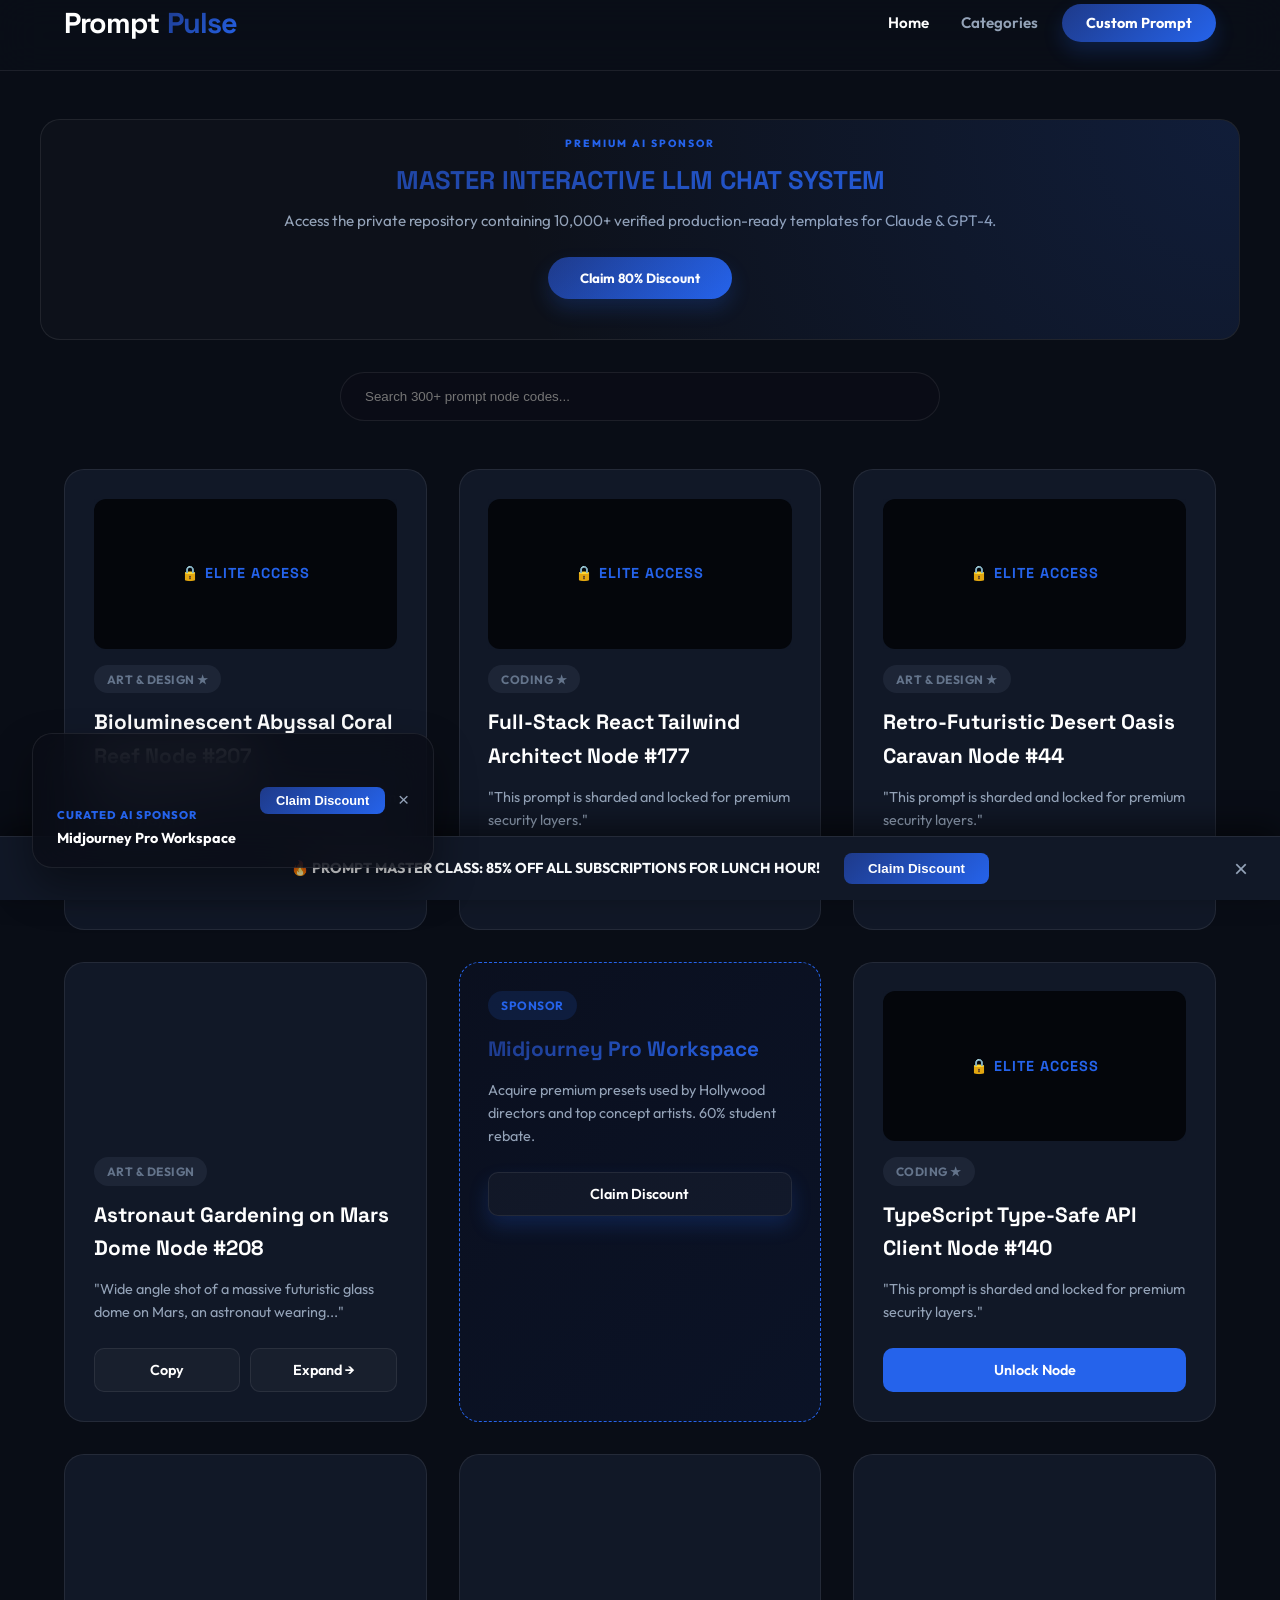
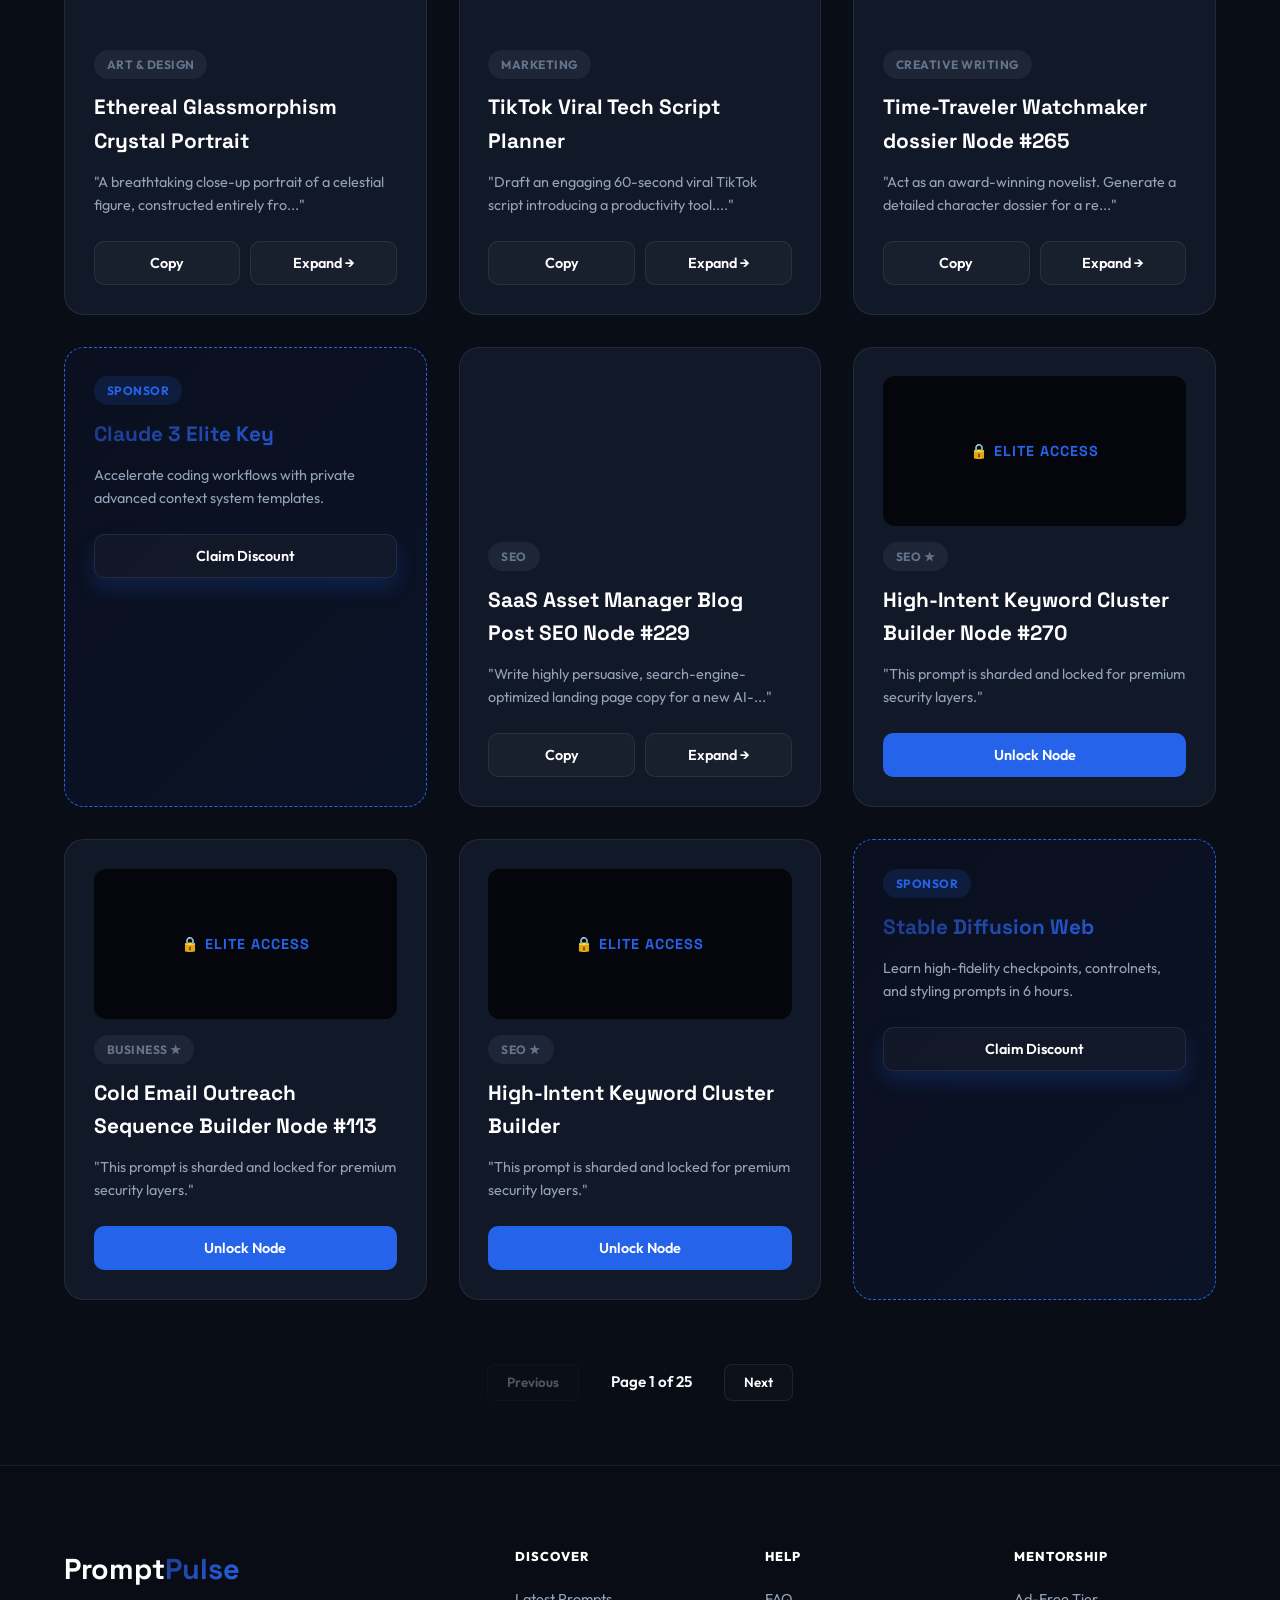
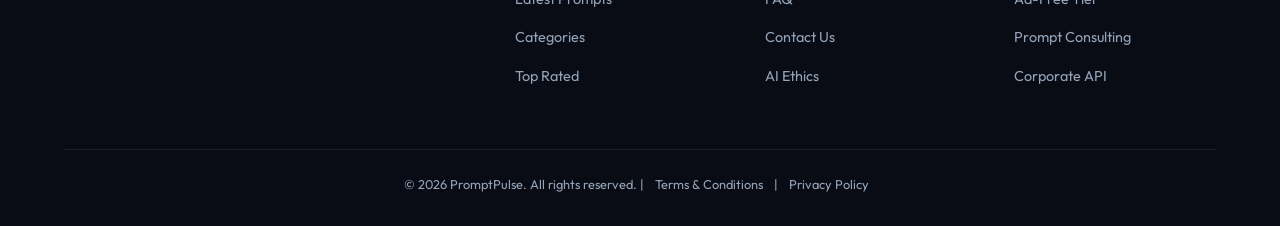
==== index.html @ 1cc27136 "Apply automated Lighthouse, SEO, and Minification fixes" ====
<!DOCTYPE html>
<html lang="en">
<head>
    <meta charset="UTF-8">
    <meta name="viewport" content="width=device-width, initial-scale=1.0, viewport-fit=cover">
    <!-- ===== SEO META TAGS ===== -->
    <meta name="description" content="PromptPulse is a curated AI prompt studio featuring 300+ production-ready templates for ChatGPT, Claude, and Midjourney. Search, copy, and deploy powerful AI prompts in seconds.">
    <meta name="keywords" content="AI prompts, ChatGPT prompts, Claude prompts, Midjourney prompts, prompt engineering, AI templates, GPT-4 prompts">
    <meta name="robots" content="index, follow">
    <meta name="author" content="PromptPulse">
    <link rel="canonical" href="./">

    <!-- Open Graph / Facebook -->
    <meta property="og:type" content="website">
    <meta property="og:title" content="PromptPulse | Curated AI Prompt Studio">
    <meta property="og:description" content="PromptPulse is a curated AI prompt studio featuring 300+ production-ready templates for ChatGPT, Claude, and Midjourney. Search, copy, and deploy powerful AI prompts in seconds.">
    <meta property="og:image" content="https://images.unsplash.com/photo-1618005182384-a83a8bd57fbe?auto=format&fit=crop&w=1200&h=630&q=80">
    <meta property="og:site_name" content="PromptPulse">

    <!-- Twitter Card -->
    <meta name="twitter:card" content="summary_large_image">
    <meta name="twitter:title" content="PromptPulse | Curated AI Prompt Studio">
    <meta name="twitter:description" content="PromptPulse is a curated AI prompt studio featuring 300+ production-ready templates for ChatGPT, Claude, and Midjourney. Search, copy, and deploy powerful AI prompts in seconds.">
    <meta name="twitter:image" content="https://images.unsplash.com/photo-1618005182384-a83a8bd57fbe?auto=format&fit=crop&w=1200&h=630&q=80">

    <!-- Structured Data (JSON-LD) -->
    <script type="application/ld+json">
    {
      "@context": "https://schema.org",
      "@type": "WebApplication",
      "name": "PromptPulse",
      "description": "PromptPulse is a curated AI prompt studio featuring 300+ production-ready templates for ChatGPT, Claude, and Midjourney. Search, copy, and deploy powerful AI prompts in seconds.",
      "applicationCategory": "Utility",
      "operatingSystem": "Any",
      "offers": {
        "@type": "Offer",
        "price": "0",
        "priceCurrency": "USD"
      }
    }
    </script>
    <!-- ========================= -->
    <title>PromptPulse | Curated AI Prompt Studio</title>
    <link rel="apple-touch-icon" href="data:image/svg+xml,<svg xmlns=%22http://www.w3.org/2000/svg%22 viewBox=%220 0 100 100%22><text y=%22.9em%22 font-size=%2290%22>🤖</text></svg>">
    <link rel="icon" href="data:image/svg+xml,<svg xmlns=%22http://www.w3.org/2000/svg%22 viewBox=%220 0 100 100%22><text y=%22.9em%22 font-size=%2290%22>🤖</text></svg>">
    <link rel="stylesheet" href="style.min.css">
    <link rel="preconnect" href="https://fonts.googleapis.com">
    <link rel="preconnect" href="https://fonts.gstatic.com" crossorigin>
    <link href="https://fonts.googleapis.com/css2?family=Space+Grotesk:wght@500;700&family=Outfit:wght@400;600;800&display=swap" rel="stylesheet">
</head>
<body>

    <!-- 1. Detailed Prompt Inspector Modal -->
    <div id="detailModal" class="modal">
        <div class="modal-content">
            <span class="close-modal">&times;</span>
            <div id="modalBody">
                <!-- Detailed info and parameters injected here dynamically -->
            </div>
            
            <!-- Strategic Campaign Block inside detail view -->
            <div class="modal-ad">
                <span class="ad-tag">SPONSORED PLATFORM</span>
                <div class="modal-ad-grid">
                    <img id="detail-ad-img" src="https://images.unsplash.com/photo-1618005182384-a83a8bd57fbe?auto=format&fit=crop&w=300&h=200&q=80" alt="Ad">
                    <div>
                        <h4 id="detail-ad-title">Midjourney Pro Workspace</h4>
                        <p id="detail-ad-desc">Acquire premium presets used by Hollywood directors and top concept artists. 60% student rebate.</p>
                        <button class="ad-btn" id="detail-ad-btn" aria-label="Detail Ad Btn">Explore Suite</button>
                    </div>
                </div>
            </div>
        </div>
    </div>

    <!-- Main Header -->
    <header>
        <div class="container">
            <div class="logo">Prompt<span>Pulse</span></div>
            <div class="header-right">
                <nav>
                    <a href="index.html" class="active">Home</a>
                    <a href="categories.html">Categories</a>
                </nav>
                <button class="ad-btn" id="btn-open-prompt-creator" aria-label="Btn Open Prompt Creator">Custom Prompt</button>
            </div>
        </div>
    </header>

    <!-- Top Recruiter Leaderboard Spot -->
    <div class="ad-leaderboard container">
        <span class="ad-tag">PREMIUM AI SPONSOR</span>
        <div class="ad-content">
            <h3>MASTER INTERACTIVE LLM CHAT SYSTEM</h3>
            <p>Access the private repository containing 10,000+ verified production-ready templates for Claude & GPT-4.</p>
            <button class="ad-btn" id="btn-leaderboard-claim" aria-label="Btn Leaderboard Claim">Claim 80% Discount</button>
        </div>
    </div>

    <main class="container">
        <!-- Modern Search and Action area -->
        <div class="search-container" style="margin: 2rem 0; display: flex; gap: 1rem; justify-content: center;">
            <input type="text" id="searchInput" placeholder="Search 300+ prompt node codes..." style="width: 100%; max-width: 600px; padding: 1rem 1.5rem; border-radius: 50px; border: 1px solid rgba(255,255,255,0.08); background: #0a0c16; color: #fff;">
        </div>

        <!-- Prompts Swatches Grid -->
        <div class="grid" id="promptGrid">
            <!-- Prompts injected dynamically by script.js -->
        </div>

        <!-- Pagination Section -->
        <div id="pagination" style="display: flex; justify-content: center; align-items: center; margin: 4rem 0;">
            <!-- Rendered by script.js -->
        </div>
    </main>

    <!-- Sidebar Sponsor Widget -->
    <aside class="sidebar-monetization">
        <div class="ad-skyscraper">
            <span class="ad-tag" style="position: static; transform: none; display: inline-block; margin-bottom: 0.5rem;">SPONSORED</span>
            <div class="ad-slot-vertical">
                <img id="sidebar-ad-img" src="https://images.unsplash.com/photo-1618005182384-a83a8bd57fbe?auto=format&fit=crop&w=160&h=220&q=80" alt="Sponsor Logo">
                <p id="sidebar-ad-desc">Deploy LLM prompt systems directly to production with one single cloud API.</p>
                <a href="/" class="ad-link" id="sidebar-ad-link">Learn More →</a>
            </div>
        </div>
    </aside>

    <!-- Bottom Sticky Anchor Offer -->
    <div class="sticky-anchor-ad">
        <div class="container">
            <div class="anchor-content">
                <span>🔥 PROMPT MASTER CLASS: 85% OFF ALL SUBSCRIPTIONS FOR LUNCH HOUR!</span>
                <button class="anchor-btn" id="btn-anchor-claim" aria-label="Btn Anchor Claim">Claim Discount</button>
            </div>
            <button class="close-anchor" aria-label="Close">×</button>
        </div>
    </div>

    <!-- 2. Custom Prompt Registry Modal -->
    <div id="promptModal" class="modal" style="z-index: 10020;">
        <div class="modal-content" style="max-width: 550px; padding: 3rem;">
            <span class="close-modal" id="btn-close-prompt-modal">&times;</span>
            <h2 style="font-family: 'Space Grotesk', sans-serif; font-size: 2.2rem; margin-bottom: 1rem; color: #fff;">Register Custom Prompt</h2>
            <p style="color: var(--text-muted); font-size: 0.9rem; margin-bottom: 2rem;">Add custom prompt templates directly to your catalog. Registered items support live clipboard copies.</p>

            <form id="prompt-form" onsubmit="event.preventDefault(); submitCustomPrompt();">
                <div style="display: flex; flex-direction: column; gap: 1.2rem; margin-bottom: 2.2rem;">
                    <div style="display: flex; flex-direction: column; gap: 0.4rem;">
                        <label style="font-size: 0.8rem; font-weight: 700; color: #fff; text-transform: uppercase;">Prompt Title</label>
                        <input type="text" id="prompt-title" required placeholder="e.g. Dynamic Python Code Refactorer" style="padding: 0.8rem 1rem; border: 1px solid rgba(255,255,255,0.08); border-radius: 8px; background: #030408; color: #fff; font-family: inherit; font-size: 0.95rem; outline: none;">
                    </div>
                    <div style="display: grid; grid-template-columns: 1fr 1fr; gap: 1rem;">
                        <div style="display: flex; flex-direction: column; gap: 0.4rem;">
                            <label style="font-size: 0.8rem; font-weight: 700; color: #fff; text-transform: uppercase;">Category</label>
                            <select id="prompt-category" style="padding: 0.8rem 1rem; border: 1px solid rgba(255,255,255,0.08); border-radius: 8px; background: #030408; color: #fff; font-family: inherit; font-size: 0.95rem; outline: none;">
                                <option value="Creative Writing">Creative Writing</option>
                                <option value="Coding">Coding</option>
                                <option value="Marketing">Marketing</option>
                                <option value="Art & Design">Art & Design</option>
                                <option value="Business">Business</option>
                            </select>
                        </div>
                        <div style="display: flex; flex-direction: column; gap: 0.4rem;">
                            <label style="font-size: 0.8rem; font-weight: 700; color: #fff; text-transform: uppercase;">Target LLM</label>
                            <select id="prompt-llm" style="padding: 0.8rem 1rem; border: 1px solid rgba(255,255,255,0.08); border-radius: 8px; background: #030408; color: #fff; font-family: inherit; font-size: 0.95rem; outline: none;">
                                <option value="GPT-4">GPT-4</option>
                                <option value="Claude 3">Claude 3</option>
                                <option value="Midjourney">Midjourney</option>
                                <option value="Stable Diffusion">Stable Diffusion</option>
                            </select>
                        </div>
                    </div>
                    <div style="display: flex; flex-direction: column; gap: 0.4rem;">
                        <label style="font-size: 0.8rem; font-weight: 700; color: #fff; text-transform: uppercase;">Prompt Template Code</label>
                        <textarea id="prompt-text" required rows="4" placeholder="Input the instruction parameters (e.g. Act as a senior database optimizer...)" style="padding: 0.8rem 1rem; border: 1px solid rgba(255,255,255,0.08); border-radius: 8px; background: #030408; color: #fff; font-family: inherit; font-size: 0.95rem; outline: none; resize: none;"></textarea>
                    </div>
                </div>
                <button type="submit" class="ad-btn" style="width: 100%; padding: 1.1rem; border-radius: 8px;" aria-label="Button">Synchronize Prompt</button>
            </form>
        </div>
    </div>

    <!-- 3. Timed Scarcity Premium Upgrade Modal -->
    <div id="premiumUpgradeModal" class="modal" style="z-index: 10050;">
        <div class="modal-content" style="max-width: 650px; text-align: center; padding: 4rem 3rem;">
            <div style="font-size: 3.5rem; margin-bottom: 1.5rem;">⚡</div>
            <span class="ad-tag" style="display: inline-block; margin-bottom: 1rem;">PROMPTPULSE ELITE</span>
            <h2 style="font-size: 2.8rem; font-family: 'Space Grotesk', sans-serif; font-weight:700; margin-bottom: 1rem; color: #fff; letter-spacing: -0.5px;">Unlock PromptPulse Pro Studio</h2>
            <p style="font-size: 1.15rem; color: var(--text-muted); line-height: 1.6; margin-bottom: 2.5rem;">Access high-fidelity export configurations (CSV, JSON parameters), custom variables libraries, and disable all promotional ads forever.</p>

            <div style="background: rgba(255, 255, 255, 0.02); padding: 1.5rem; border-radius: 16px; border: 1px solid var(--panel-border); margin-bottom: 3rem;">
                <div style="font-size: 0.8rem; font-weight: 800; color: var(--secondary); text-transform: uppercase; letter-spacing: 2px; margin-bottom: 0.5rem;">ELITE SUBSCRIPTION CLOSES IN</div>
                <div id="scarcity-countdown" style="font-size: 2.2rem; font-weight: 800; color: #fff; font-family: monospace; letter-spacing: 2px;">10:00</div>
            </div>

            <div style="display: flex; flex-direction: column; gap: 1rem;">
                <button class="ad-btn" id="btn-upgrade-now" style="width: 100%; padding: 1.2rem; font-size: 1.2rem;" aria-label="Btn Upgrade Now">
                    Upgrade for $1.99 / mo
                </button>
                <button class="btn-secondary" id="btn-skip-upgrade" style="width: 100%; padding: 1rem; border: none; background: transparent; color: var(--text-muted); font-weight: 700; cursor: pointer;" aria-label="Btn Skip Upgrade">
                    Keep Standard Tier
                </button>
            </div>
        </div>
    </div>

    <!-- 4. Interstitial Skip-Ad Modal Overlay -->
    <div id="interstitialModal" class="modal" style="z-index: 10100;">
        <div class="modal-content" style="max-width: 600px; text-align: center; padding: 3rem; position:relative;">
            <span class="ad-tag" style="display: inline-block; margin-bottom: 1.5rem;">SPONSORED PLATFORM</span>
            
            <div class="ad-sponsor-container" style="display: flex; gap: 2rem; align-items: center; text-align: left; margin-bottom: 2.5rem;">
                <img id="interstitial-ad-img" src="https://images.unsplash.com/photo-1618005182384-a83a8bd57fbe?auto=format&fit=crop&w=200&h=200&q=80" style="width: 140px; height: 140px; border-radius: 12px; object-fit: cover; box-shadow: 0 10px 25px rgba(0,0,0,0.15);">
                <div>
                    <h3 id="interstitial-ad-title" style="font-size: 1.5rem; font-family: 'Space Grotesk', sans-serif; font-weight:700; margin-bottom: 0.5rem; color:#fff; letter-spacing: -0.5px;">Midjourney Pro Workspace</h3>
                    <p id="interstitial-ad-desc" style="font-size: 0.95rem; color: var(--text-muted); line-height: 1.6;">Acquire premium presets used by Hollywood directors and top concept artists. 60% student rebate.</p>
                </div>
            </div>

            <div id="interstitial-ad-promo" style="background: rgba(255, 255, 255, 0.02); padding: 1rem; border-radius: 8px; font-weight: 700; color: var(--secondary); font-size: 0.9rem; letter-spacing: 0.5px; border: 1px dashed var(--panel-border); margin-bottom: 2.5rem;">
                CODE "MJPRO60" FOR 60% OFF
            </div>

            <div style="display: flex; gap: 1.5rem;">
                <button class="btn-secondary" id="btn-skip-ad" style="flex: 1; padding: 1rem; opacity: 0.4; cursor: not-allowed; border: 1px solid var(--panel-border); background: none; color: #fff; font-weight:700;" disabled aria-label="Btn Skip Ad">
                    Skip Ad in 5s
                </button>
                <button class="ad-btn" id="btn-claim-ad" style="flex: 1; padding: 1rem;" aria-label="Btn Claim Ad">
                    Claim Offer
                </button>
            </div>
        </div>
    </div>

    <!-- 5. Dynamic Inspiration Sync Celebration Success Modal -->
    <div id="celebrationModal" class="modal" style="z-index: 10200;">
        <div class="modal-content" style="max-width: 500px; text-align: center; padding: 3rem;">
            <div style="font-size: 4rem; margin-bottom: 1rem; animation: pulse 1.5s infinite;">💎</div>
            <h2 style="font-size: 2.2rem; font-family: 'Space Grotesk', sans-serif; font-weight:700; margin-bottom: 1rem; color: #fff; letter-spacing: -0.5px;">Prompt Synchronized!</h2>
            <p style="font-size: 1.05rem; color: var(--text-muted); line-height: 1.6; margin-bottom: 2.5rem;">Your high-fidelity AI parameters, token lengths, and template codes are dynamically synchronized!</p>
            <button class="ad-btn" id="btn-close-celebration" style="width: 100%;" aria-label="Btn Close Celebration">
                Acknowledge Success
            </button>
        </div>
    </div>

    <!-- 6. Glassmorphic Exit Intent Discount Modal -->
    <div id="exitIntentModal" class="modal" style="z-index: 10300;">
        <div class="modal-content" style="max-width: 600px; text-align: center; padding: 4rem 3rem;">
            <span class="close-modal" id="closeExitIntent">&times;</span>
            <span class="ad-tag" style="display:inline-block; margin-bottom:1rem; position:static;">WAIT! BEFORE YOU LEAVE...</span>
            <h2 style="font-size: 2.8rem; font-family: 'Space Grotesk', sans-serif; font-weight:700; margin-bottom: 1rem; color: #fff; letter-spacing: -0.5px;">Claim 80% Off Pro Studio</h2>
            <p style="font-size: 1.15rem; color: var(--text-muted); line-height: 1.6; margin-bottom: 2.5rem;">Unlock the complete prompt engineering automation tools and disable all sponsored banners forever.</p>
            <button class="ad-btn" style="width: 100%; font-size: 1.2rem; padding: 1.1rem;" aria-label="Button">
                Claim 80% Discount Now
            </button>
            <p style="margin-top: 1.5rem; font-size: 0.95rem;"><a href="/" id="declineExitIntent" style="color: var(--text-muted); text-decoration: underline;">No thanks, I prefer standard tier</a></p>
        </div>
    </div>

    <!-- 7. Premium Mock Ad Blocker Modal -->
    <div id="adBlockModal" class="modal" style="z-index: 10400; background: rgba(3,4,8,0.92);">
        <div class="modal-content" style="max-width: 500px; text-align: center; padding: 3rem;">
            <h2 style="font-size: 2.2rem; color: var(--accent); font-family: 'Space Grotesk', sans-serif; font-weight:700; margin-bottom: 1rem; letter-spacing: -0.5px;">Ad Blocker Detected</h2>
            <p style="font-size: 1.05rem; color: var(--text-muted); line-height: 1.6; margin-bottom: 2.5rem;">We support our prompt libraries through executive sponsorships. Please consider whitelisting or support by upgrading today!</p>
            <div style="display: flex; gap: 1rem;">
                <button class="ad-btn" style="flex: 1;" onclick="location.reload()" aria-label="Button">I Whitelisted</button>
                <button class="ad-btn" style="flex: 1; background: var(--accent);" id="btn-adblock-premium" aria-label="Btn Adblock Premium">Go Premium ($1.99)</button>
            </div>
        </div>
    </div>

    <!-- 8. Decoupled Floating Programmatic Ad Banner -->
    <div class="floating-ad-banner" id="floating-ad-banner" style="display: none;">
        <!-- Injected programmatically by script.js -->
    </div>

    <footer>
        <div class="container">
            <div class="footer-grid">
                <div class="footer-brand">Prompt<span>Pulse</span></div>
                <div class="footer-links">
                    <h4>Discover</h4>
                    <ul>
                        <li><a href="index.html">Latest Prompts</a></li>
                        <li><a href="categories.html">Categories</a></li>
                        <li><a href="/">Top Rated</a></li>
                    </ul>
                </div>
                <div class="footer-links">
                    <h4>Help</h4>
                    <ul>
                        <li><a href="/">FAQ</a></li>
                        <li><a href="/">Contact Us</a></li>
                        <li><a href="/">AI Ethics</a></li>
                    </ul>
                </div>
                <div class="footer-links">
                    <h4>Mentorship</h4>
                    <ul>
                        <li><a href="/" id="footer-adblock-premium-btn">Ad-Free Tier</a></li>
                        <li><a href="/">Prompt Consulting</a></li>
                        <li><a href="/">Corporate API</a></li>
                    </ul>
                </div>
            </div>
            <div class="footer-bottom">
                <p>&copy; 2026 PromptPulse. All rights reserved. | <a href="terms.html">Terms & Conditions</a> | <a href="policy.html">Privacy Policy</a></p>
            </div>
        </div>
    </footer>

    <script src="script.min.js"></script>

</body>
</html>
---- style.min.css ----
@import url('https://fonts.googleapis.com/css2?family=Space+Grotesk:wght@500;700&family=Outfit:wght@400;600;800&display=swap');:root{--bg:#090d16;--panel:#111827;--panel-border:rgba(255,255,255,0.08);--primary:#2563eb;--primary-glow:rgba(37,99,235,0.15);--secondary:#64748b;--secondary-glow:rgba(100,116,139,0.15);--text:#f8fafc;--text-muted:#94a3b8;--accent:#1e3a8a;--gradient:linear-gradient(135deg,var(--accent) 0%,var(--primary) 100%);--gradient-sec:linear-gradient(135deg,#475569 0%,#64748b 100%)}*{box-sizing:border-box;margin:0;padding:0}body{background-color:var(--bg);color:var(--text);font-family:'Outfit',sans-serif;line-height:1.6;overflow-x:hidden;padding-top:env(safe-area-inset-top,0px)}.container{max-width:1200px;margin:0 auto;padding:0 1.5rem}header{background:rgba(11,15,25,0.6);backdrop-filter:blur(20px);border-bottom:1px solid var(--panel-border);padding:1.5rem 0;padding-top:calc(1.5rem+env(safe-area-inset-top,30px));position:sticky;top:0;z-index:1000}header .container{display:flex;justify-content:space-between;align-items:center}.logo{font-family:'Space Grotesk',sans-serif;font-size:1.8rem;font-weight:700;letter-spacing:-1px;color:#fff;text-decoration:none;display:flex;align-items:center;gap:0.5rem}.logo span{background:var(--gradient);-webkit-background-clip:text;-webkit-text-fill-color:transparent}.header-right{display:flex;gap:1.5rem;align-items:center}#btn-open-prompt-creator{padding:0.6rem 1.5rem;font-size:0.9rem}header nav{display:flex;gap:2rem}header nav a{color:var(--text-muted);text-decoration:none;font-weight:600;font-size:0.95rem;transition:color 0.3s ease}header nav a:hover,header nav a.active{color:#fff}.header-meta{font-size:0.9rem;color:var(--text-muted);text-align:center;margin-top:0.5rem}.ad-leaderboard{margin:3rem auto 1rem;background:rgba(255,255,255,0.02);border:1px solid var(--panel-border);border-radius:20px;padding:2.5rem;position:relative;overflow:hidden;text-align:center}.ad-leaderboard::before{content:'';position:absolute;top:0;left:0;width:100%;height:100%;background:radial-gradient(circle at top right,var(--primary-glow),transparent 60%);pointer-events:none}.ad-tag{position:absolute;top:1rem;left:50%;transform:translateX(-50%);font-size:0.65rem;font-weight:800;color:var(--primary);letter-spacing:2px;text-transform:uppercase}.ad-content h3{font-size:1.6rem;font-family:'Space Grotesk',sans-serif;font-weight:700;margin-bottom:0.5rem;background:var(--gradient);-webkit-background-clip:text;-webkit-text-fill-color:transparent}.ad-content p{font-size:0.95rem;color:var(--text-muted);margin-bottom:1.5rem}.ad-btn{display:inline-block;background:var(--gradient);border:none;color:#fff;padding:0.8rem 2rem;border-radius:50px;font-family:inherit;font-weight:700;cursor:pointer;text-decoration:none;box-shadow:0 10px 20px rgba(37,99,235,0.2);transition:transform 0.3s ease,box-shadow 0.3s ease}.ad-btn:hover{transform:translateY(-2px);box-shadow:0 15px 30px rgba(37,99,235,0.4)}.grid{display:grid;grid-template-columns:repeat(auto-fill,minmax(320px,1fr));gap:2rem;margin:3rem 0}.card{background:var(--panel);border:1px solid var(--panel-border);border-radius:20px;padding:1.8rem;position:relative;overflow:hidden;transition:transform 0.3s ease,border-color 0.3s ease,box-shadow 0.3s ease}.card:hover{transform:translateY(-5px);border-color:var(--primary);box-shadow:0 20px 40px rgba(0,0,0,0.3),0 0 25px var(--primary-glow)}.card-image{position:relative;overflow:hidden;border-radius:12px;margin-bottom:1.2rem}.lock-overlay{position:absolute;top:0;left:0;width:100%;height:100%;background:rgba(3,4,8,0.85);backdrop-filter:blur(4px);display:flex;flex-direction:column;align-items:center;justify-content:center;gap:0.5rem;color:var(--primary);font-family:'Space Grotesk',sans-serif;font-weight:700;font-size:0.9rem;letter-spacing:1px}.tag{display:inline-block;font-size:0.75rem;font-weight:700;text-transform:uppercase;color:var(--secondary);background:var(--secondary-glow);padding:0.3rem 0.8rem;border-radius:50px;margin-bottom:0.8rem;letter-spacing:0.5px}.card h3{font-family:'Space Grotesk',sans-serif;font-size:1.3rem;font-weight:700;color:#fff;margin-bottom:0.8rem}.card p{font-size:0.9rem;color:var(--text-muted);margin-bottom:1.5rem;line-height:1.6}.card button{background:rgba(255,255,255,0.03);border:1px solid var(--panel-border);color:#fff;padding:0.75rem 1.2rem;border-radius:10px;font-family:inherit;font-weight:600;font-size:0.9rem;cursor:pointer;transition:background 0.3s,border-color 0.3s}.card button:hover{background:var(--gradient);border-color:transparent}.ad-card{background:linear-gradient(135deg,rgba(30,58,138,0.08) 0%,rgba(37,99,235,0.08) 100%);border:1px dashed var(--primary)}.ad-card h3{background:var(--gradient);-webkit-background-clip:text;-webkit-text-fill-color:transparent}.modal{display:none;position:fixed;top:0;left:0;width:100%;height:100%;background:rgba(3,4,8,0.95);backdrop-filter:blur(10px);z-index:2000;justify-content:center;align-items:center;padding:1.5rem}.modal-content{background:var(--panel);border:1px solid var(--panel-border);border-radius:28px;width:100%;max-width:700px;max-height:90vh;padding:3rem;position:relative;overflow-y:auto}.close-modal{position:absolute;top:1.5rem;right:1.8rem;font-size:1.8rem;color:var(--text-muted);cursor:pointer;transition:color 0.3s}.close-modal:hover{color:#fff}.modal-ad{margin-top:3rem;padding-top:2rem;border-top:1px solid var(--panel-border)}.modal-ad-grid{display:flex;gap:1.5rem;align-items:center;background:rgba(255,255,255,0.02);border:1px solid var(--panel-border);padding:1.2rem;border-radius:16px}.modal-ad-grid img{width:120px;height:120px;object-fit:cover;border-radius:12px}.sidebar-monetization{position:fixed;top:50%;right:2rem;transform:translateY(-50%);width:160px;z-index:900}.ad-skyscraper{background:var(--panel);border:1px solid var(--panel-border);padding:1rem;border-radius:16px;text-align:center}.ad-slot-vertical img{width:100%;height:220px;object-fit:cover;border-radius:10px;margin-bottom:0.8rem}.ad-slot-vertical p{font-size:0.75rem;color:var(--text-muted);line-height:1.4;margin-bottom:0.8rem}.ad-link{font-size:0.8rem;font-weight:700;color:var(--primary);text-decoration:none}.ad-link:hover{text-decoration:underline}.sticky-anchor-ad{position:fixed;bottom:0;left:0;width:100%;background:var(--panel);border-top:1px solid var(--panel-border);padding:1rem 0;z-index:1000;box-shadow:0 -10px 30px rgba(0,0,0,0.5)}.anchor-content{display:flex;justify-content:center;align-items:center;gap:1.5rem}.anchor-content span{font-weight:700;font-size:0.9rem}.anchor-btn{background:var(--gradient);border:none;color:#fff;padding:0.5rem 1.5rem;border-radius:8px;font-weight:700;cursor:pointer}.close-anchor{position:absolute;right:2rem;top:50%;transform:translateY(-50%);background:none;border:none;color:var(--text-muted);font-size:1.5rem;cursor:pointer}#pagination button{background:rgba(255,255,255,0.02);border:1px solid var(--panel-border);color:#fff;padding:0.6rem 1.2rem;border-radius:8px;cursor:pointer;font-family:inherit;font-weight:600;transition:background 0.3s}#pagination button:hover:not(:disabled){background:var(--gradient);border-color:transparent}#pagination button:disabled{opacity:0.3;cursor:not-allowed}.floating-ad-banner{position:fixed;bottom:2rem;left:2rem;background:rgba(10,12,22,0.75);backdrop-filter:blur(25px);border:1px solid var(--panel-border);border-radius:20px;padding:1rem 1.5rem;display:flex;align-items:center;gap:1.5rem;z-index:1000;box-shadow:0 20px 40px rgba(0,0,0,0.4)}.floating-ad-banner img{width:50px;height:50px;border-radius:10px;object-fit:cover}.banner-content p{font-size:0.7rem;color:var(--primary);text-transform:uppercase;font-weight:800;letter-spacing:1px}.banner-content strong{font-size:0.9rem;color:#fff}.banner-actions{display:flex;align-items:center;gap:0.8rem}.btn-banner-action{background:var(--gradient);border:none;color:#fff;padding:0.4rem 1rem;border-radius:8px;font-size:0.8rem;font-weight:700;cursor:pointer}.btn-banner-close{background:none;border:none;color:var(--text-muted);font-size:1.2rem;cursor:pointer}footer{background:rgba(10,12,22,0.4);border-top:1px solid var(--panel-border);padding:5rem 0 2rem}.footer-grid{display:grid;grid-template-columns:2fr 1fr 1fr 1fr;gap:3rem;margin-bottom:3rem}.footer-brand{font-family:'Space Grotesk',sans-serif;font-size:1.8rem;font-weight:700;color:#fff}.footer-brand span{background:var(--gradient);-webkit-background-clip:text;-webkit-text-fill-color:transparent}.footer-links h4{font-size:0.8rem;font-weight:800;text-transform:uppercase;color:#fff;margin-bottom:1.2rem;letter-spacing:1px}.footer-links ul{list-style:none}.footer-links li{margin-bottom:0.8rem}.footer-links a{font-size:0.9rem;color:var(--text-muted);text-decoration:none;transition:color 0.3s}.footer-links a:hover{color:var(--secondary)}.footer-bottom{border-top:1px solid var(--panel-border);padding-top:1.5rem;text-align:center;font-size:0.8rem;color:var(--text-muted)}.footer-bottom a{color:var(--text-muted);margin:0 0.5rem;text-decoration:none}.footer-bottom a:hover{color:#fff}@media (max-width:1400px){.sidebar-monetization{display:none}}@media (max-width:768px){header{padding:1rem 0;padding-top:calc(1rem+env(safe-area-inset-top,30px))}header .container{flex-direction:row;justify-content:space-between;align-items:center}.logo{font-size:1.4rem}.header-right{gap:1rem}header nav{gap:1.2rem}header nav a{font-size:0.85rem}#btn-open-prompt-creator{padding:0.4rem 1rem;font-size:0.8rem}.footer-grid{grid-template-columns:1fr;gap:2rem}.ad-leaderboard{padding:1.5rem}.anchor-content{flex-direction:column;gap:0.5rem;text-align:center}}@media (max-width:480px){header .container{flex-direction:column;gap:0.8rem;text-align:center}.header-right{width:100%;justify-content:space-between;gap:0.5rem}header nav{gap:0.8rem}.logo{font-size:1.5rem}}#searchInput{background:var(--panel);border:1px solid var(--panel-border);transition:border-color 0.3s ease,box-shadow 0.3s ease}#searchInput:focus{border-color:var(--primary);box-shadow:0 0 15px var(--primary-glow);outline:none}
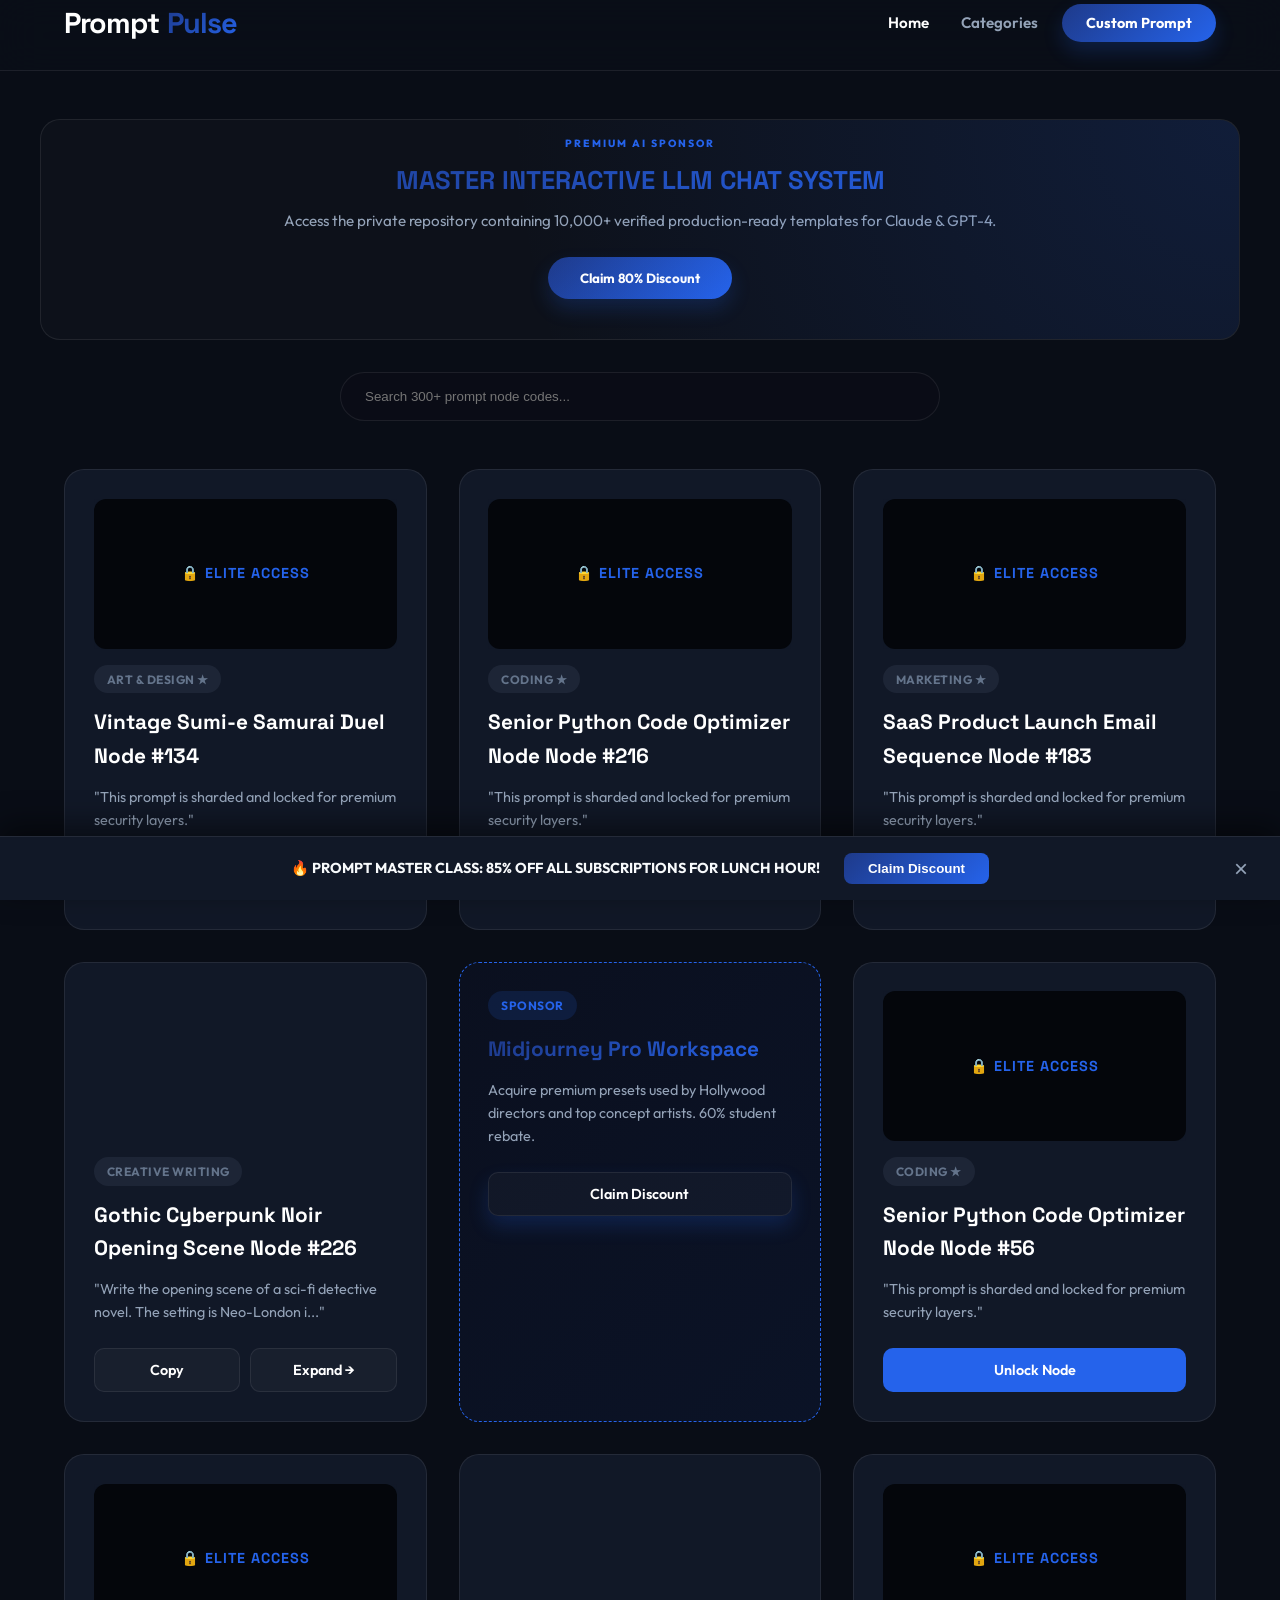
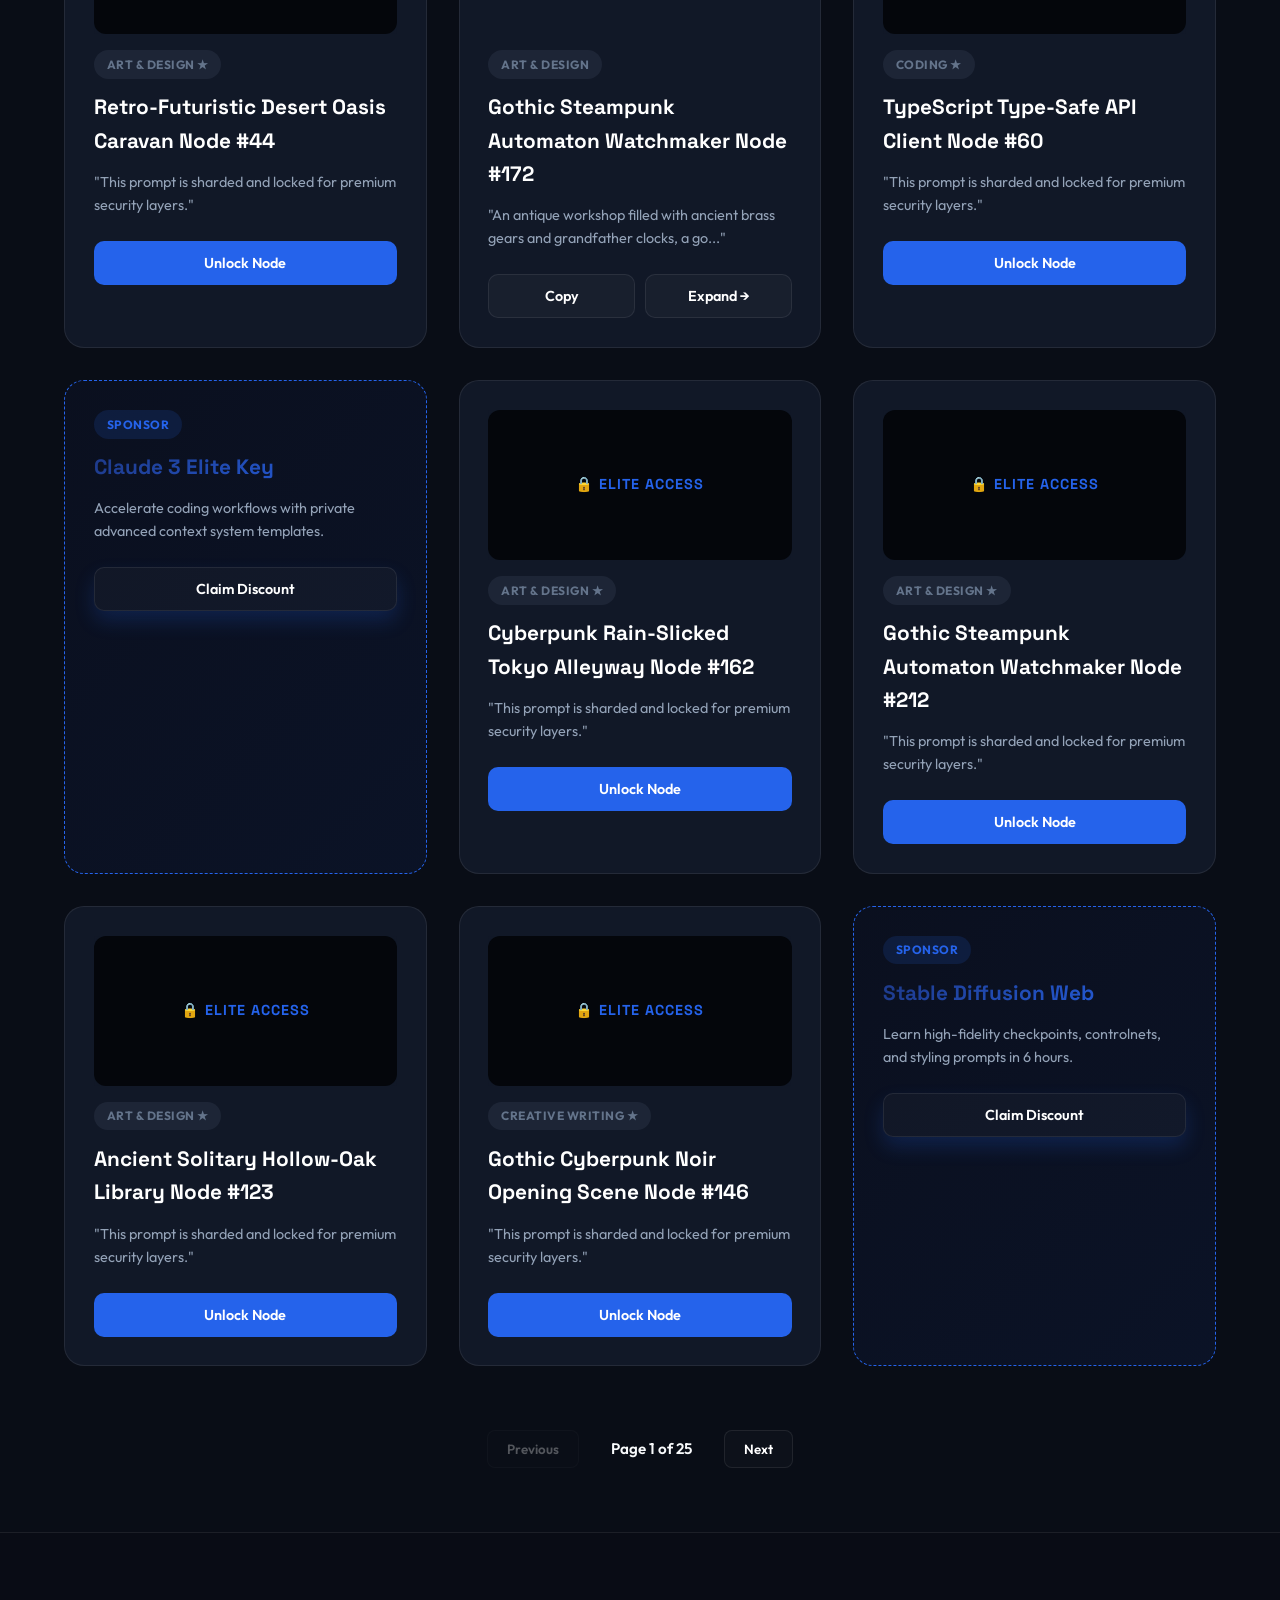
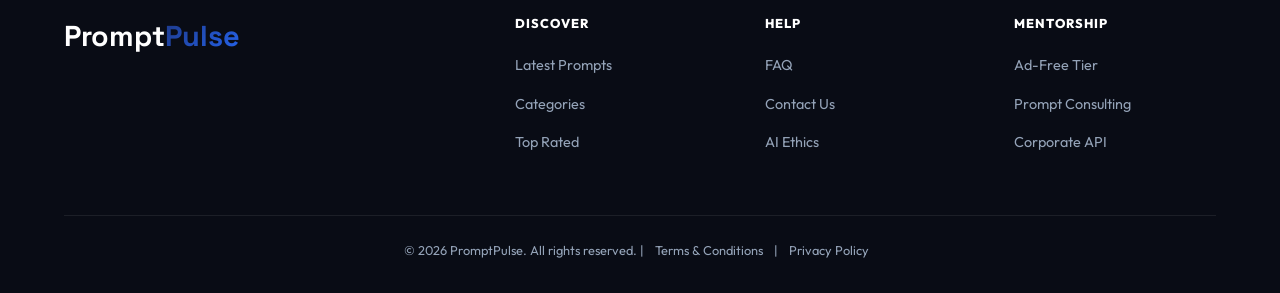
==== commit 2a47d9b2: "Add Google AdSense monetization and ads.txt" ====
--- a/index.html
+++ b/index.html
@@ -47,6 +47,7 @@
     <link rel="preconnect" href="https://fonts.googleapis.com">
     <link rel="preconnect" href="https://fonts.gstatic.com" crossorigin>
     <link href="https://fonts.googleapis.com/css2?family=Space+Grotesk:wght@500;700&family=Outfit:wght@400;600;800&display=swap" rel="stylesheet">
+    <script async src="https://pagead2.googlesyndication.com/pagead/js/adsbygoogle.js?client=ca-pub-7322019754286753" crossorigin="anonymous"></script>
 </head>
 <body>
 
